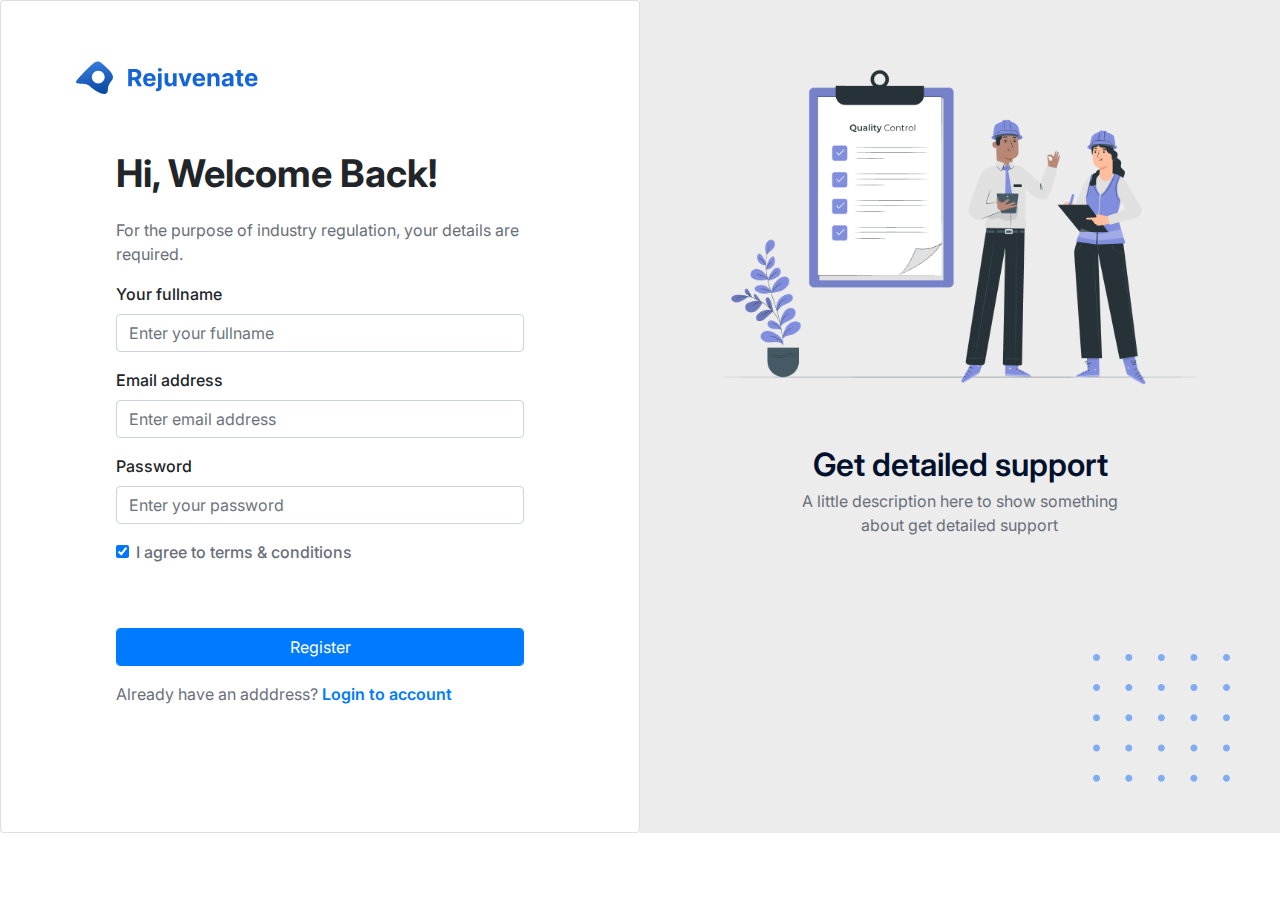
==== register.html @ 3864ebef "register" ====
<!doctype html>
<html lang="en">
  <head>
    <title>Register</title>
    <!-- Required meta tags -->
    <meta charset="utf-8">
    <meta name="viewport" content="width=device-width, initial-scale=1, shrink-to-fit=no">
    <!-- font -->
    <link rel="preconnect" href="https://fonts.gstatic.com">
<link href="https://fonts.googleapis.com/css2?family=Inter:wght@100;200;300;400;500;600;700;800;900&display=swap" rel="stylesheet">
    <!-- Bootstrap CSS -->
    <link rel="stylesheet" href="https://stackpath.bootstrapcdn.com/bootstrap/4.3.1/css/bootstrap.min.css" integrity="sha384-ggOyR0iXCbMQv3Xipma34MD+dH/1fQ784/j6cY/iJTQUOhcWr7x9JvoRxT2MZw1T" crossorigin="anonymous">
    <link rel="stylesheet" href="css/main.css">
  </head>
  <body>
    <div class="section container-fluid">
      <div class="row">
        <div class="col-md-6 col-12 bg-white card d-md-block d-lg-block d-xl-block">
          <div class="main-body">
            <div class="card-body">
              <div>
                <img src="./img/logo.svg" class="img-fluid" alt="" srcset="">
              </div>
              <div class="div-body"> 
              <p class="main-text font-weight-bold">Hi, Welcome Back!</p>
              <p class="text-gray">For the purpose of industry regulation, your details are required.</p>

              <form>
                <div class="form-group">
                  <label for="name">Your fullname</label>
                  <input type="text" class="form-control" id="" placeholder="Enter your fullname">
                </div>
                <div class="form-group">
                  <label for="email">Email address</label>
                  <input type="email" class="form-control" id="" placeholder="Enter email address">
                </div>
                <div class="form-group">
                  <label for="password">Password</label>
                  <input type="password" class="form-control" id="" placeholder="Enter your password">
                </div>
                <div class="form-group form-check">
                  <input type="checkbox" class="form-check-input" id="exampleCheck1" checked>
                  <label class="form-check-label text-gray" for="exampleCheck1">I agree to terms & conditions</label>
                </div>
                <button type="submit" class="btn btn-primary mt-5 form-control">Register</button>

                <p class="text-gray mt-3">Already have an adddress?<span><a href="/login.html" class="font-semibold"> Login to account</a> </span> </p>
                </form>
              </div>
            </div>
          </div>
        </div>
        <div class="col-md-6 bg-gray d-none d-md-block d-lg-block d-xl-block">
          <div class="main-body">
            <img src="./img/engr.png" class="img-fluid"/>
            <div class="text-center mt-5">
              <p class="font-semibold text-second mb-0">
                Get detailed support
              </p>
              <p class="text-gray col-lg-8 mx-auto ">A little description here to show something about get detailed support</p>
            </div>
            <div class="footer">
              <img src="./img/dot.svg" alt="" class="img-fluid" srcset="">
            </div>
          </div>

        </div>
      </div>
    </div>
      
    <!-- Optional JavaScript -->
    <!-- jQuery first, then Popper.js, then Bootstrap JS -->
    <script src="https://code.jquery.com/jquery-3.3.1.slim.min.js" integrity="sha384-q8i/X+965DzO0rT7abK41JStQIAqVgRVzpbzo5smXKp4YfRvH+8abtTE1Pi6jizo" crossorigin="anonymous"></script>
    <script src="https://cdnjs.cloudflare.com/ajax/libs/popper.js/1.14.7/umd/popper.min.js" integrity="sha384-UO2eT0CpHqdSJQ6hJty5KVphtPhzWj9WO1clHTMGa3JDZwrnQq4sF86dIHNDz0W1" crossorigin="anonymous"></script>
    <script src="https://stackpath.bootstrapcdn.com/bootstrap/4.3.1/js/bootstrap.min.js" integrity="sha384-JjSmVgyd0p3pXB1rRibZUAYoIIy6OrQ6VrjIEaFf/nJGzIxFDsf4x0xIM+B07jRM" crossorigin="anonymous"></script>
  </body>
</html>
---- css/main.css ----
body{
  font-family: 'Inter', sans-serif;
}
.main-text{
  font-size: 38px;
}
.bg-gray{
  background-color: #ECECEC;
}
.text-gray{
  color: #696F79;
}
.div-body{
  padding: 1rem;
}
label{
  font-weight: 500;
}
.font-semibold{
  font-weight: 600;
}
.text-second{
  color: #01112C;
  font-size:32px ;
}
.footer {
  position:absolute;
  right:16px;
  bottom:8px;
  
}
.footer img {
  margin: 30px;
}
.forgot{
  cursor: pointer;
  font-weight: 600;
}
.modal-header, .modal-body, .modal-footer{
  border: 0;
}
 /* Large devices (desktops, less than 1200px) */
@media (min-width: 1199.98px) { 
  .div-body{
    padding: 50px 40px;
  }
  .main-body{
    padding: 40px;
    height: 100%;
  }
}
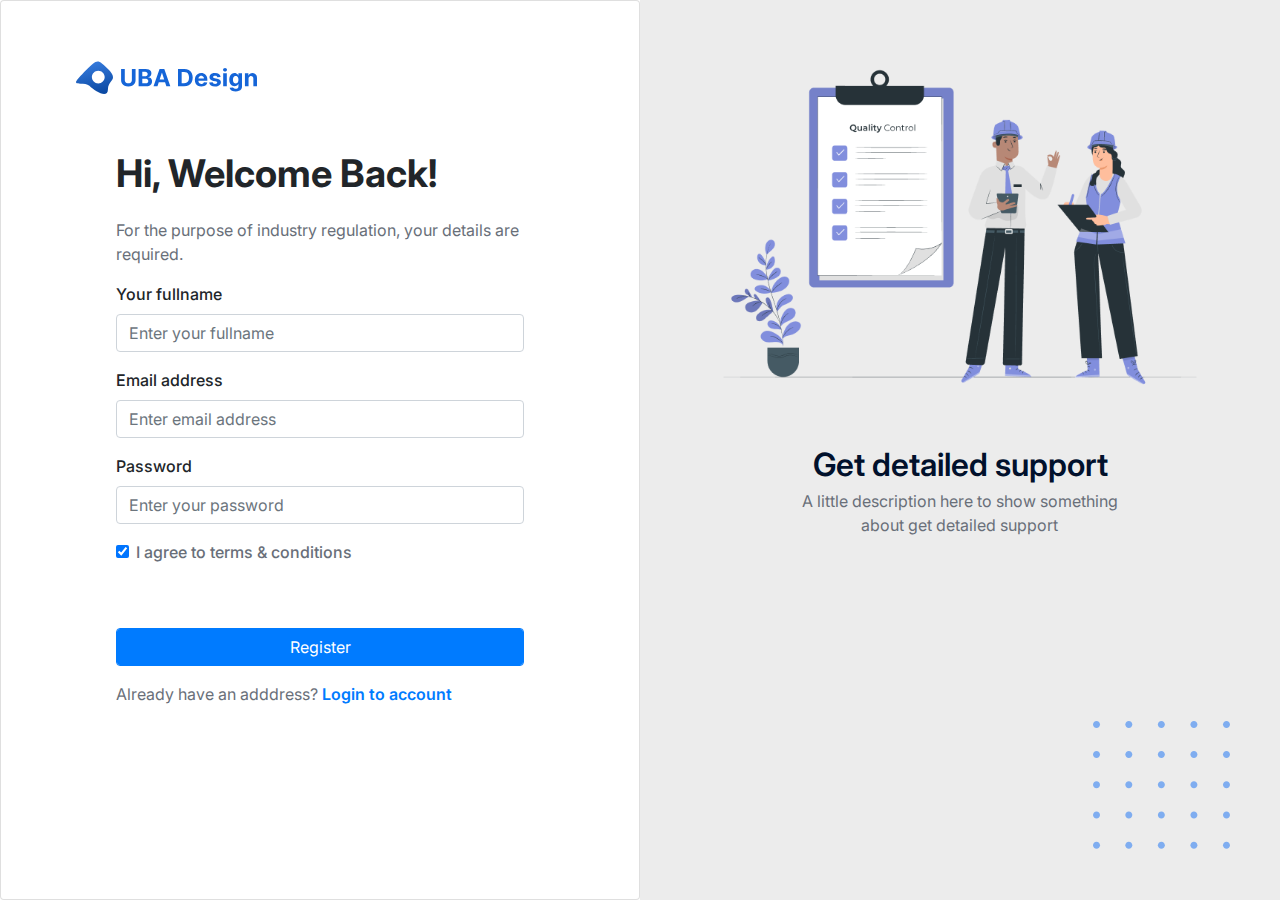
==== commit 3cee42b6: "wide screen" ====
--- a/register.html
+++ b/register.html
@@ -14,7 +14,7 @@
   </head>
   <body>
     <div class="section container-fluid">
-      <div class="row">
+      <div class="row min-row">
         <div class="col-md-6 col-12 bg-white card d-md-block d-lg-block d-xl-block">
           <div class="main-body">
             <div class="card-body">
--- a/css/main.css
+++ b/css/main.css
@@ -49,3 +49,6 @@
     height: 100%;
   }
 }
+.container-fluid, .min-row{
+  min-height: 100vh!important;
+}
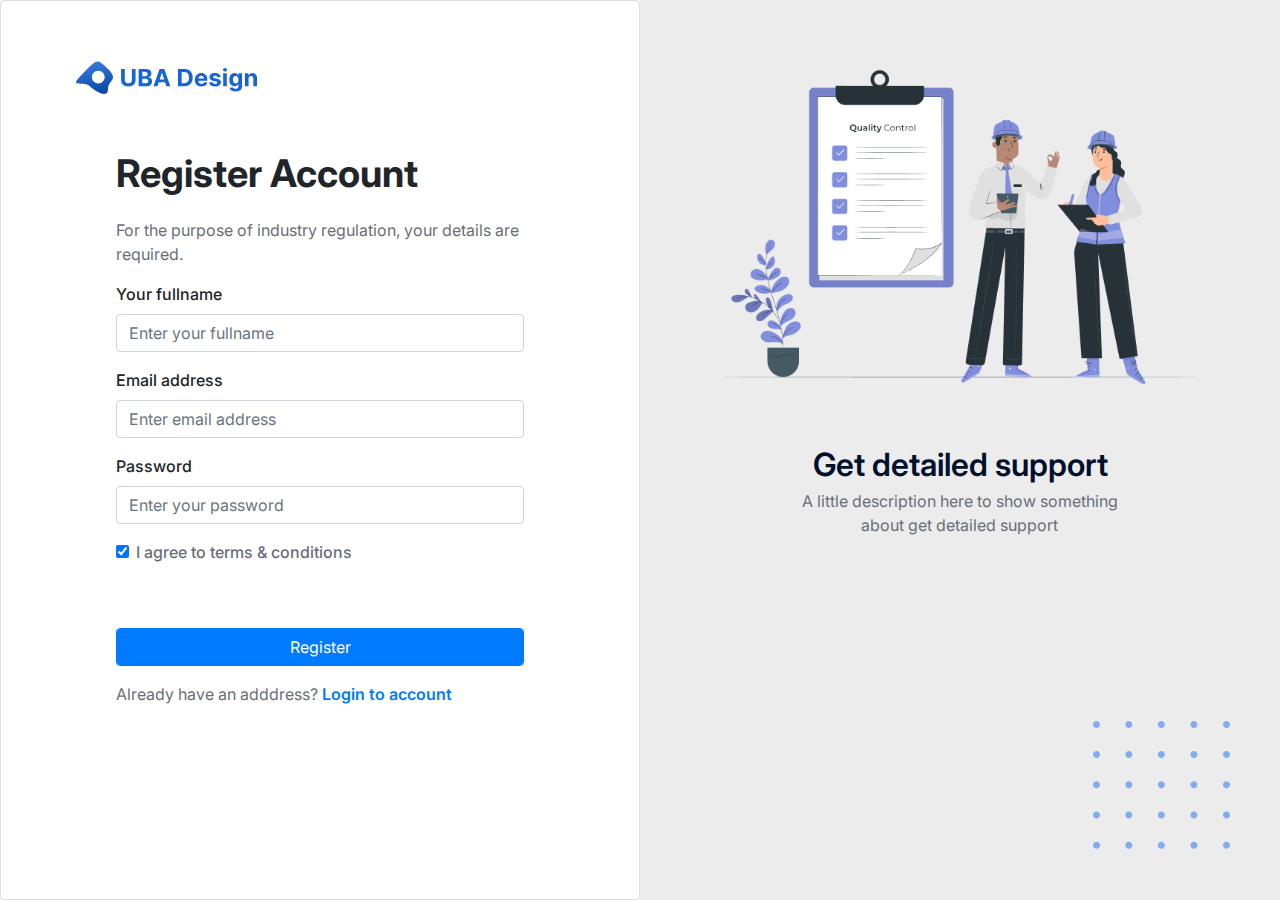
==== commit 02ba4c12: "wide screen" ====
--- a/register.html
+++ b/register.html
@@ -22,7 +22,7 @@
                 <img src="./img/logo.svg" class="img-fluid" alt="" srcset="">
               </div>
               <div class="div-body"> 
-              <p class="main-text font-weight-bold">Hi, Welcome Back!</p>
+              <p class="main-text font-weight-bold">Register Account</p>
               <p class="text-gray">For the purpose of industry regulation, your details are required.</p>
 
               <form>
